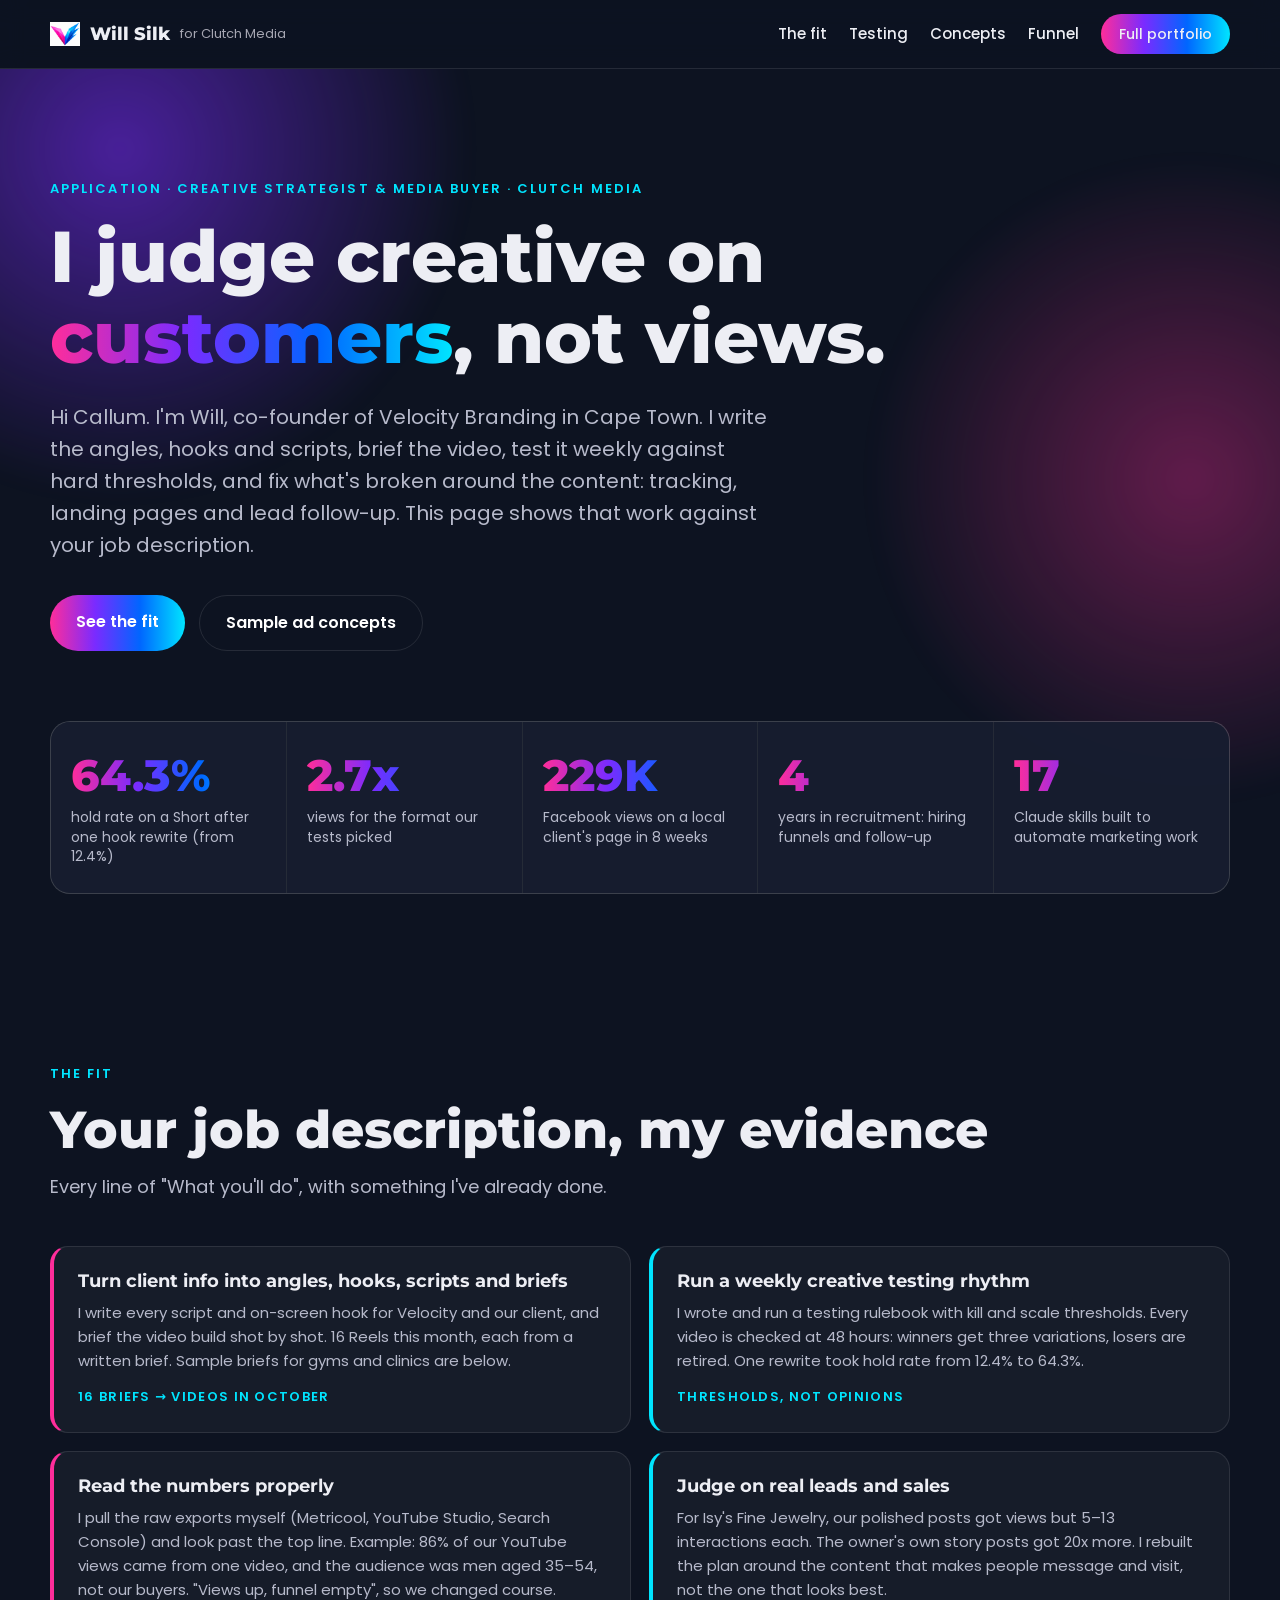
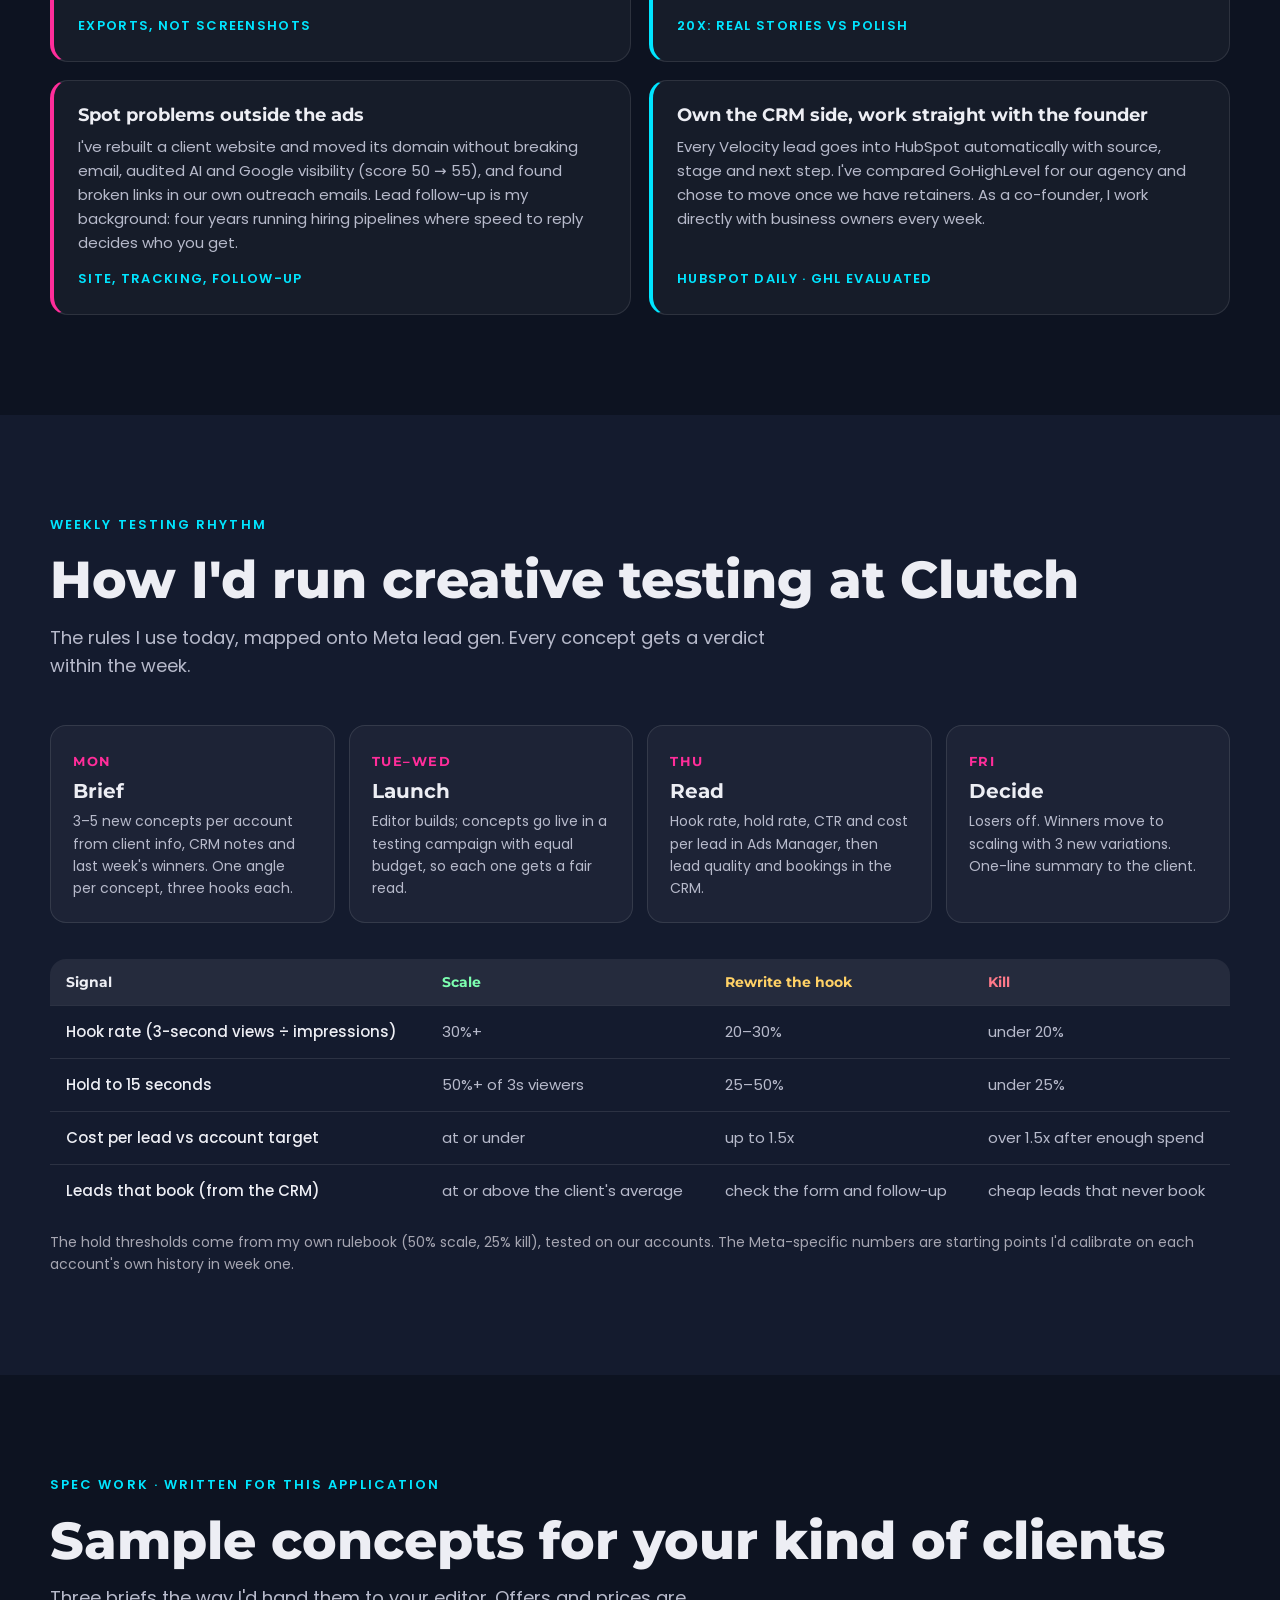
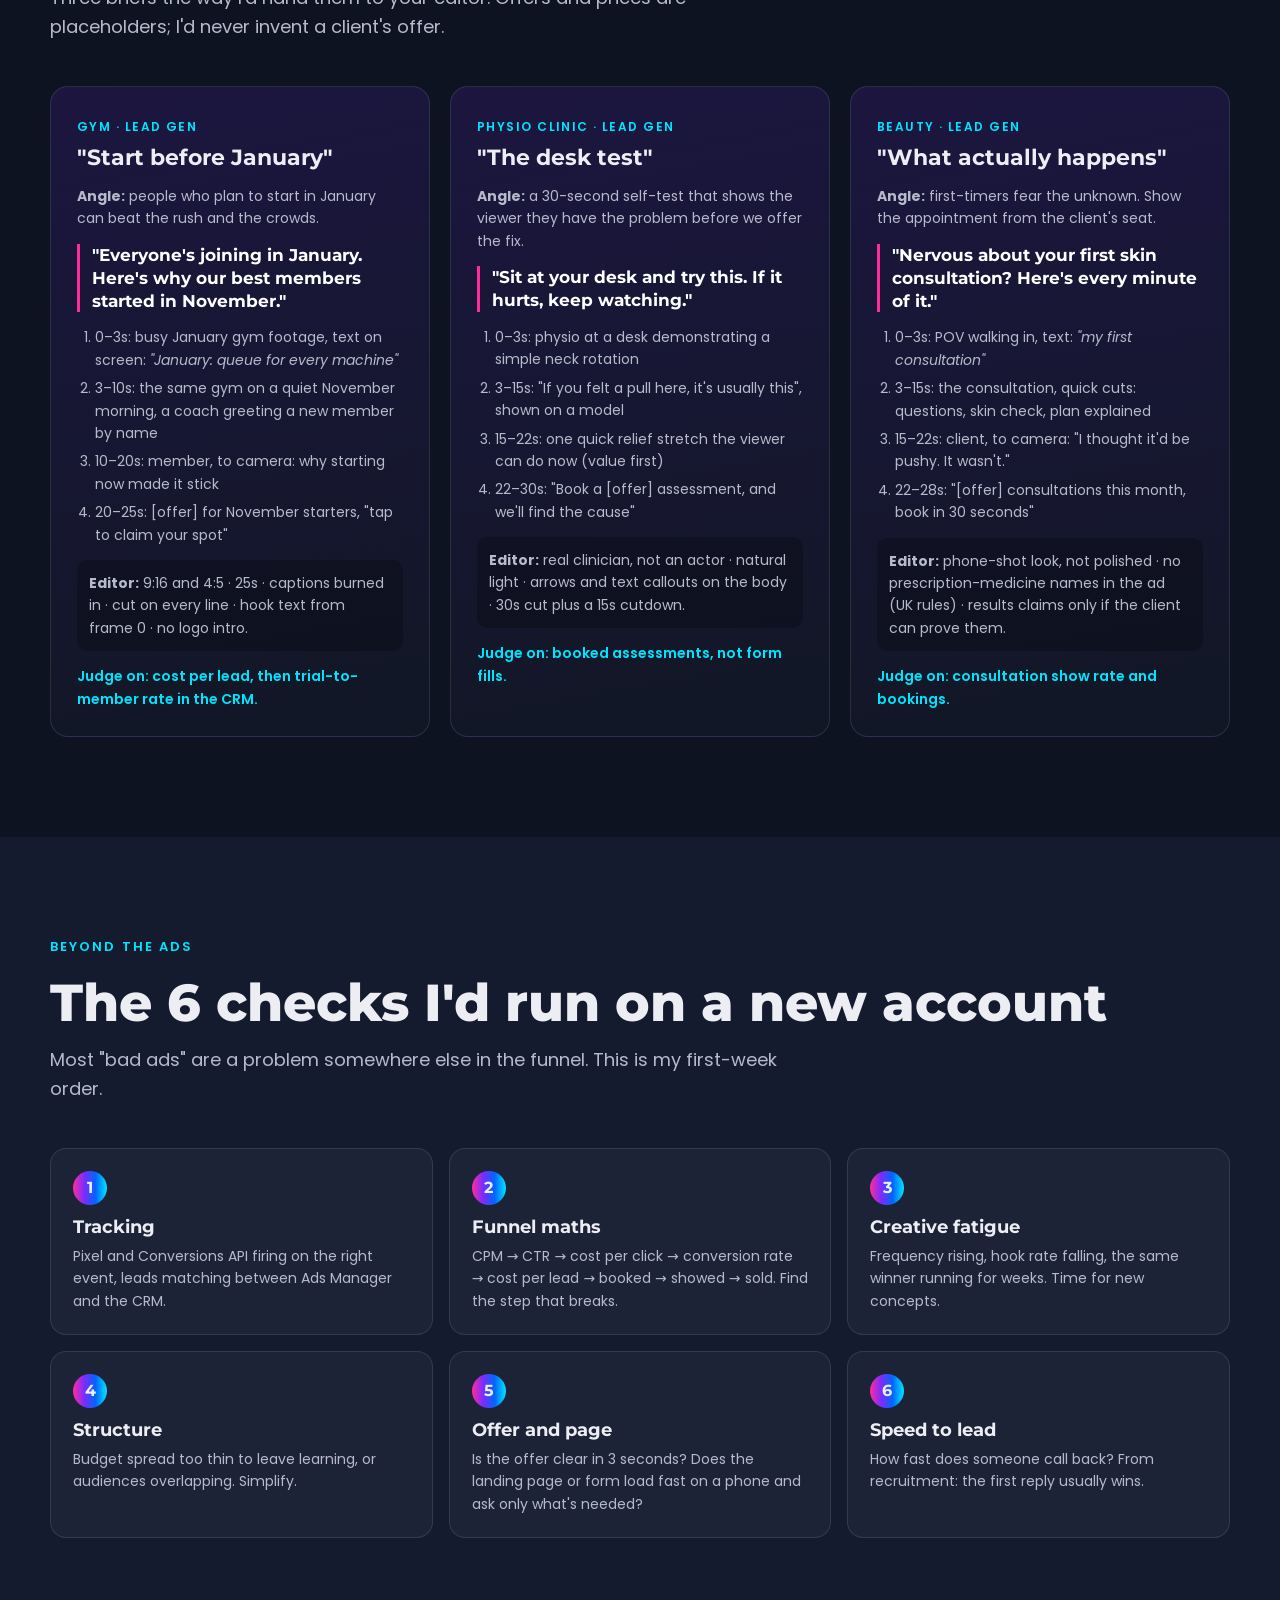
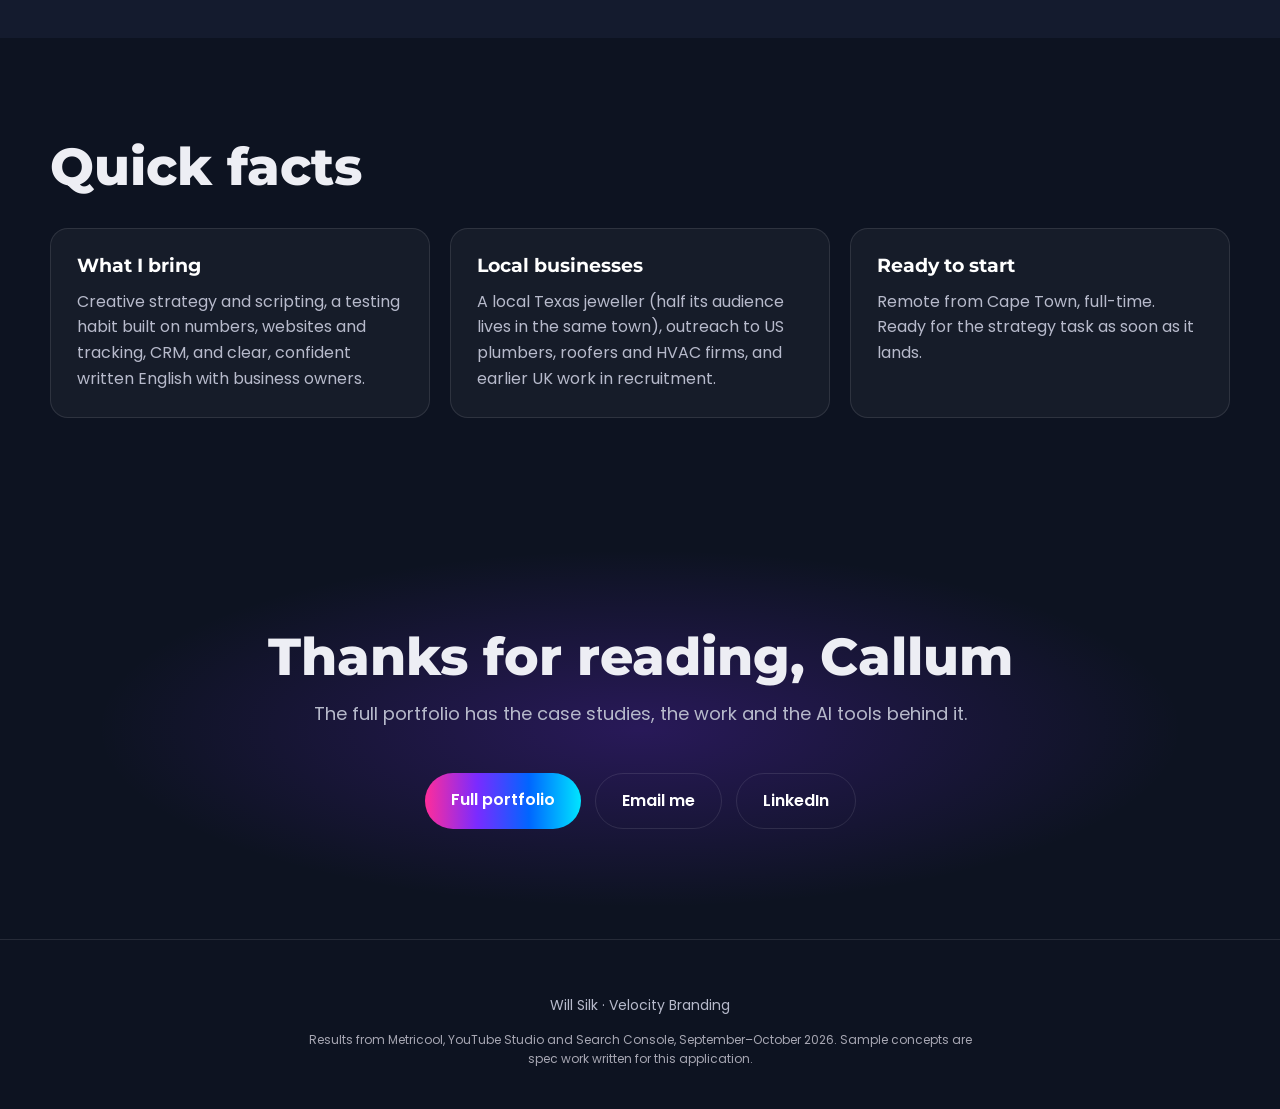
==== clutch/index.html @ 6d1fab10 "Add accomplishments section and Clutch Media application page Co-Authored-By: Claude Opus 5.5 <norep" ====
<!doctype html>
<html lang="en">
<head>
<meta charset="utf-8">
<meta name="viewport" content="width=device-width, initial-scale=1">
<title>Will Silk for Clutch Media · Creative Strategist &amp; Media Buyer</title>
<meta name="description" content="Will Silk's application page for Clutch Media: creative strategy, testing, reading real numbers and fixing the funnel around the ads.">
<meta name="robots" content="noindex">
<link rel="icon" href="../assets/img/vel-icon.png">
<link href="https://fonts.googleapis.com/css2?family=Montserrat:wght@600;700;800&family=Poppins:wght@400;500;600&display=swap" rel="stylesheet">
<link rel="stylesheet" href="../assets/style.css">
<link rel="stylesheet" href="clutch.css">
</head>
<body>

<header class="nav">
  <a class="brand" href="../"><img src="../assets/img/vel-icon.png" alt=""><span>Will Silk</span><small>for Clutch Media</small></a>
  <nav>
    <a href="#fit">The fit</a>
    <a href="#testing">Testing</a>
    <a href="#concepts">Concepts</a>
    <a href="#funnel">Funnel</a>
    <a class="btn small" href="../">Full portfolio</a>
  </nav>
</header>

<main>
<section class="hero">
  <div class="glow g1"></div><div class="glow g2"></div>
  <div class="wrap">
    <p class="eyebrow">Application · Creative Strategist &amp; Media Buyer · Clutch Media</p>
    <h1>I judge creative on <span class="grad">customers</span>, not views.</h1>
    <p class="lede">Hi Callum. I'm Will, co-founder of Velocity Branding in Cape Town. I write the angles, hooks and scripts, brief the video, test it weekly against hard thresholds, and fix what's broken around the content: tracking, landing pages and lead follow-up. This page shows that work against your job description.</p>
    <div class="ctas">
      <a class="btn" href="#fit">See the fit</a>
      <a class="btn ghost" href="#concepts">Sample ad concepts</a>
    </div>
  </div>
  <div class="wrap stats">
    <div class="stat"><b data-count="64.3" data-decimals="1" data-suffix="%">0</b><span>hold rate on a Short after one hook rewrite (from 12.4%)</span></div>
    <div class="stat"><b data-count="2.7" data-decimals="1" data-suffix="x">0</b><span>views for the format our tests picked</span></div>
    <div class="stat"><b data-count="229" data-suffix="K">0</b><span>Facebook views on a local client's page in 8 weeks</span></div>
    <div class="stat"><b data-count="4">0</b><span>years in recruitment: hiring funnels and follow-up</span></div>
    <div class="stat"><b data-count="17">0</b><span>Claude skills built to automate marketing work</span></div>
  </div>
</section>

<section id="fit">
  <div class="wrap">
    <p class="eyebrow">The fit</p>
    <h2>Your job description, my evidence</h2>
    <p class="sub">Every line of "What you'll do", with something I've already done.</p>
    <div class="fit">
      <div class="row"><h4>Turn client info into angles, hooks, scripts and briefs</h4><p>I write every script and on-screen hook for Velocity and our client, and brief the video build shot by shot. 16 Reels this month, each from a written brief. Sample briefs for gyms and clinics are below.</p><span>16 briefs → videos in October</span></div>
      <div class="row"><h4>Run a weekly creative testing rhythm</h4><p>I wrote and run a testing rulebook with kill and scale thresholds. Every video is checked at 48 hours: winners get three variations, losers are retired. One rewrite took hold rate from 12.4% to 64.3%.</p><span>Thresholds, not opinions</span></div>
      <div class="row"><h4>Read the numbers properly</h4><p>I pull the raw exports myself (Metricool, YouTube Studio, Search Console) and look past the top line. Example: 86% of our YouTube views came from one video, and the audience was men aged 35–54, not our buyers. "Views up, funnel empty", so we changed course.</p><span>Exports, not screenshots</span></div>
      <div class="row"><h4>Judge on real leads and sales</h4><p>For Isy's Fine Jewelry, our polished posts got views but 5–13 interactions each. The owner's own story posts got 20x more. I rebuilt the plan around the content that makes people message and visit, not the one that looks best.</p><span>20x: real stories vs polish</span></div>
      <div class="row"><h4>Spot problems outside the ads</h4><p>I've rebuilt a client website and moved its domain without breaking email, audited AI and Google visibility (score 50 → 55), and found broken links in our own outreach emails. Lead follow-up is my background: four years running hiring pipelines where speed to reply decides who you get.</p><span>Site, tracking, follow-up</span></div>
      <div class="row"><h4>Own the CRM side, work straight with the founder</h4><p>Every Velocity lead goes into HubSpot automatically with source, stage and next step. I've compared GoHighLevel for our agency and chose to move once we have retainers. As a co-founder, I work directly with business owners every week.</p><span>HubSpot daily · GHL evaluated</span></div>
    </div>
  </div>
</section>

<section id="testing" class="alt">
  <div class="wrap">
    <p class="eyebrow">Weekly testing rhythm</p>
    <h2>How I'd run creative testing at Clutch</h2>
    <p class="sub">The rules I use today, mapped onto Meta lead gen. Every concept gets a verdict within the week.</p>
    <div class="loop">
      <div><b>Mon</b><h4>Brief</h4><p>3–5 new concepts per account from client info, CRM notes and last week's winners. One angle per concept, three hooks each.</p></div>
      <div><b>Tue–Wed</b><h4>Launch</h4><p>Editor builds; concepts go live in a testing campaign with equal budget, so each one gets a fair read.</p></div>
      <div><b>Thu</b><h4>Read</h4><p>Hook rate, hold rate, CTR and cost per lead in Ads Manager, then lead quality and bookings in the CRM.</p></div>
      <div><b>Fri</b><h4>Decide</h4><p>Losers off. Winners move to scaling with 3 new variations. One-line summary to the client.</p></div>
    </div>
    <table class="rules">
      <tr><th>Signal</th><th>Scale</th><th>Rewrite the hook</th><th>Kill</th></tr>
      <tr><td>Hook rate (3-second views ÷ impressions)</td><td>30%+</td><td>20–30%</td><td>under 20%</td></tr>
      <tr><td>Hold to 15 seconds</td><td>50%+ of 3s viewers</td><td>25–50%</td><td>under 25%</td></tr>
      <tr><td>Cost per lead vs account target</td><td>at or under</td><td>up to 1.5x</td><td>over 1.5x after enough spend</td></tr>
      <tr><td>Leads that book (from the CRM)</td><td>at or above the client's average</td><td>check the form and follow-up</td><td>cheap leads that never book</td></tr>
    </table>
    <p class="note">The hold thresholds come from my own rulebook (50% scale, 25% kill), tested on our accounts. The Meta-specific numbers are starting points I'd calibrate on each account's own history in week one.</p>
  </div>
</section>

<section id="concepts">
  <div class="wrap">
    <p class="eyebrow">Spec work · written for this application</p>
    <h2>Sample concepts for your kind of clients</h2>
    <p class="sub">Three briefs the way I'd hand them to your editor. Offers and prices are placeholders; I'd never invent a client's offer.</p>
    <div class="concepts">
      <article>
        <span class="tag">Gym · lead gen</span>
        <h4>"Start before January"</h4>
        <p class="angle"><b>Angle:</b> people who plan to start in January can beat the rush and the crowds.</p>
        <p class="hook">"Everyone's joining in January. Here's why our best members started in November."</p>
        <ol><li>0–3s: busy January gym footage, text on screen: <i>"January: queue for every machine"</i></li>
          <li>3–10s: the same gym on a quiet November morning, a coach greeting a new member by name</li>
          <li>10–20s: member, to camera: why starting now made it stick</li>
          <li>20–25s: [offer] for November starters, "tap to claim your spot"</li></ol>
        <p class="brief"><b>Editor:</b> 9:16 and 4:5 · 25s · captions burned in · cut on every line · hook text from frame 0 · no logo intro.</p>
        <p class="kpi-line">Judge on: cost per lead, then trial-to-member rate in the CRM.</p>
      </article>
      <article>
        <span class="tag">Physio clinic · lead gen</span>
        <h4>"The desk test"</h4>
        <p class="angle"><b>Angle:</b> a 30-second self-test that shows the viewer they have the problem before we offer the fix.</p>
        <p class="hook">"Sit at your desk and try this. If it hurts, keep watching."</p>
        <ol><li>0–3s: physio at a desk demonstrating a simple neck rotation</li>
          <li>3–15s: "If you felt a pull here, it's usually this", shown on a model</li>
          <li>15–22s: one quick relief stretch the viewer can do now (value first)</li>
          <li>22–30s: "Book a [offer] assessment, and we'll find the cause"</li></ol>
        <p class="brief"><b>Editor:</b> real clinician, not an actor · natural light · arrows and text callouts on the body · 30s cut plus a 15s cutdown.</p>
        <p class="kpi-line">Judge on: booked assessments, not form fills.</p>
      </article>
      <article>
        <span class="tag">Beauty · lead gen</span>
        <h4>"What actually happens"</h4>
        <p class="angle"><b>Angle:</b> first-timers fear the unknown. Show the appointment from the client's seat.</p>
        <p class="hook">"Nervous about your first skin consultation? Here's every minute of it."</p>
        <ol><li>0–3s: POV walking in, text: <i>"my first consultation"</i></li>
          <li>3–15s: the consultation, quick cuts: questions, skin check, plan explained</li>
          <li>15–22s: client, to camera: "I thought it'd be pushy. It wasn't."</li>
          <li>22–28s: "[offer] consultations this month, book in 30 seconds"</li></ol>
        <p class="brief"><b>Editor:</b> phone-shot look, not polished · no prescription-medicine names in the ad (UK rules) · results claims only if the client can prove them.</p>
        <p class="kpi-line">Judge on: consultation show rate and bookings.</p>
      </article>
    </div>
  </div>
</section>

<section id="funnel" class="alt">
  <div class="wrap">
    <p class="eyebrow">Beyond the ads</p>
    <h2>The 6 checks I'd run on a new account</h2>
    <p class="sub">Most "bad ads" are a problem somewhere else in the funnel. This is my first-week order.</p>
    <div class="checks6">
      <div><b>1</b><h4>Tracking</h4><p>Pixel and Conversions API firing on the right event, leads matching between Ads Manager and the CRM.</p></div>
      <div><b>2</b><h4>Funnel maths</h4><p>CPM → CTR → cost per click → conversion rate → cost per lead → booked → showed → sold. Find the step that breaks.</p></div>
      <div><b>3</b><h4>Creative fatigue</h4><p>Frequency rising, hook rate falling, the same winner running for weeks. Time for new concepts.</p></div>
      <div><b>4</b><h4>Structure</h4><p>Budget spread too thin to leave learning, or audiences overlapping. Simplify.</p></div>
      <div><b>5</b><h4>Offer and page</h4><p>Is the offer clear in 3 seconds? Does the landing page or form load fast on a phone and ask only what's needed?</p></div>
      <div><b>6</b><h4>Speed to lead</h4><p>How fast does someone call back? From recruitment: the first reply usually wins.</p></div>
    </div>
  </div>
</section>

<section>
  <div class="wrap">
    <h2>Quick facts</h2>
    <div class="grid3">
      <div class="card"><h4>What I bring</h4><p>Creative strategy and scripting, a testing habit built on numbers, websites and tracking, CRM, and clear, confident written English with business owners.</p></div>
      <div class="card"><h4>Local businesses</h4><p>A local Texas jeweller (half its audience lives in the same town), outreach to US plumbers, roofers and HVAC firms, and earlier UK work in recruitment.</p></div>
      <div class="card"><h4>Ready to start</h4><p>Remote from Cape Town, full-time. Ready for the strategy task as soon as it lands.</p></div>
    </div>
  </div>
</section>

<section class="contact">
  <div class="wrap">
    <h2>Thanks for reading, Callum</h2>
    <p class="sub">The full portfolio has the case studies, the work and the AI tools behind it.</p>
    <div class="ctas center">
      <a class="btn" href="../">Full portfolio</a>
      <a class="btn ghost" href="mailto:marketing.velocitybranding@gmail.com">Email me</a>
      <a class="btn ghost" href="https://www.linkedin.com/in/willsilk" target="_blank" rel="noopener">LinkedIn</a>
    </div>
  </div>
</section>
</main>

<footer>
  <p>Will Silk · Velocity Branding</p>
  <p class="small">Results from Metricool, YouTube Studio and Search Console, September–October 2026. Sample concepts are spec work written for this application.</p>
</footer>
<script src="../assets/main.js"></script>
</body>
</html>
---- assets/style.css ----
:root {
  --ink: #0D1321; --ink2: #141b2e; --line: rgba(255,255,255,.1);
  --pink: #FF2D9A; --purple: #7A2BFF; --blue: #0066FF; --cyan: #00E5FF; --grey: #A6A6B2;
  --text: #EDEEF4; --muted: #b7bacb;
  --grad: linear-gradient(90deg, var(--pink), var(--purple), var(--blue), var(--cyan));
}
* { box-sizing: border-box; }
html { scroll-behavior: smooth; }
body { margin: 0; background: var(--ink); color: var(--text); font: 16px/1.6 Poppins, system-ui, sans-serif; -webkit-font-smoothing: antialiased; }
img, video { max-width: 100%; display: block; }
a { color: var(--cyan); }
h1, h2, h3, h4 { font-family: Montserrat, sans-serif; line-height: 1.12; margin: 0; }
.wrap { width: min(1180px, 100% - 32px); margin: 0 auto; position: relative; }

/* nav */
.nav { position: sticky; top: 0; z-index: 10; display: flex; align-items: center; justify-content: space-between; gap: 16px;
  padding: 14px max(16px, calc((100% - 1180px) / 2)); background: rgba(13,19,33,.82); backdrop-filter: blur(12px); border-bottom: 1px solid var(--line); }
.brand { display: flex; align-items: center; gap: 10px; color: var(--text); text-decoration: none; }
.brand img { width: 30px; }
.brand span { font: 800 18px Montserrat; }
.brand small { color: var(--grey); font-size: 13px; }
.nav nav { display: flex; align-items: center; gap: 22px; }
.nav nav a { color: var(--text); text-decoration: none; font-weight: 500; font-size: 15px; }
.nav nav a:hover { color: var(--cyan); }

.btn { display: inline-block; padding: 14px 26px; border-radius: 999px; background: var(--grad); color: #fff; font-weight: 600; text-decoration: none; transition: transform .2s, box-shadow .2s; }
.btn:hover { transform: translateY(-2px); box-shadow: 0 10px 30px rgba(255,45,154,.3); }
.btn.ghost { background: transparent; border: 1.5px solid var(--line); }
.btn.ghost:hover { border-color: var(--cyan); box-shadow: none; }
.btn.small { padding: 9px 18px; font-size: 14px; }

/* hero */
.hero { position: relative; overflow: hidden; padding: 110px 0 70px; }
.glow { position: absolute; border-radius: 50%; filter: blur(10px); pointer-events: none; }
.g1 { width: 760px; height: 760px; left: -260px; top: -300px; background: radial-gradient(circle, rgba(122,43,255,.55), transparent 65%); }
.g2 { width: 700px; height: 700px; right: -260px; top: 60px; background: radial-gradient(circle, rgba(255,45,154,.35), transparent 65%); }
.eyebrow { color: var(--cyan); text-transform: uppercase; letter-spacing: .16em; font-size: 13px; font-weight: 600; margin: 0 0 16px; }
.hero h1 { font-size: clamp(38px, 6vw, 72px); font-weight: 800; max-width: 920px; }
.grad { background: var(--grad); -webkit-background-clip: text; background-clip: text; color: transparent; }
.lede { font-size: clamp(17px, 2vw, 20px); color: var(--muted); max-width: 720px; margin: 24px 0 34px; }
.ctas { display: flex; flex-wrap: wrap; gap: 14px; }
.ctas.center { justify-content: center; }
.stats { display: grid; grid-template-columns: repeat(5, 1fr); gap: 1px; margin-top: 70px; background: var(--line); border: 1px solid var(--line); border-radius: 20px; overflow: hidden; }
.stat { background: rgba(20,27,46,.9); padding: 26px 20px; }
.stat b, .kpi b { display: block; font: 800 clamp(30px, 3.6vw, 44px) Montserrat; background: var(--grad); -webkit-background-clip: text; background-clip: text; color: transparent; }
.stat span, .kpi span { color: var(--muted); font-size: 14px; line-height: 1.4; display: block; margin-top: 6px; }

/* sections */
section { padding: 100px 0; }
.case.alt, .products { background: var(--ink2); }
h2 { font-size: clamp(32px, 4.4vw, 52px); font-weight: 800; }
.sub { color: var(--muted); font-size: 18px; max-width: 760px; margin: 14px 0 44px; }
h3.mini { font-size: 15px; text-transform: uppercase; letter-spacing: .12em; color: var(--grey); margin: 56px 0 18px; font-weight: 700; }
.grid3 { display: grid; grid-template-columns: repeat(3, 1fr); gap: 20px; }
.card { background: rgba(255,255,255,.04); border: 1px solid var(--line); border-radius: 18px; padding: 26px; }
.card h4 { font-size: 19px; margin-bottom: 12px; color: #fff; }
.card p, .card li { color: var(--muted); margin: 0; }
.card ul { margin: 0; padding-left: 18px; }
.card li { margin-bottom: 6px; }

.kpis { display: grid; grid-template-columns: repeat(6, 1fr); gap: 14px; }
.kpi { background: rgba(255,255,255,.04); border: 1px solid var(--line); border-radius: 16px; padding: 20px 16px; }
.kpi b { font-size: clamp(26px, 2.6vw, 36px); }

.split { display: grid; grid-template-columns: 1fr 1fr; gap: 50px; }
.bars { display: grid; gap: 14px; }
.bar { display: grid; grid-template-columns: 170px 1fr 70px; align-items: center; gap: 14px; font-size: 14px; }
.bar span { color: var(--muted); }
.bar i { height: 12px; border-radius: 99px; background: rgba(255,255,255,.07); position: relative; overflow: hidden; }
.bar i::after { content: ""; position: absolute; inset: 0; width: 0; background: var(--grad); border-radius: 99px; transition: width 1.4s cubic-bezier(.2,.8,.2,1); }
.bar.on i::after { width: var(--w); }
.bar em { font-style: normal; font-weight: 600; text-align: right; }
.note { color: var(--grey); font-size: 14px; margin: 14px 0 0; }

.vs { display: flex; align-items: center; gap: 18px; }
.vs > div { flex: 1; text-align: center; padding: 22px; border-radius: 16px; background: rgba(255,255,255,.04); border: 1px solid var(--line); }
.vs .arrow { flex: 0; background: none; border: 0; font-size: 30px; color: var(--cyan); padding: 0; }
.vs .win { border-color: var(--pink); box-shadow: 0 0 40px rgba(255,45,154,.18); }
.vs b { font: 800 40px Montserrat; display: block; }
.vs .win b { color: var(--pink); }
.vs span { color: var(--muted); font-size: 14px; }

.shots { display: grid; grid-template-columns: 3fr 1fr; gap: 20px; margin-top: 56px; align-items: start; }
figure { margin: 0; }
figure img, figure video { border-radius: 16px; border: 1px solid var(--line); width: 100%; }
.phone img, .phone video { aspect-ratio: 9/19; object-fit: cover; object-position: top; }
figcaption { color: var(--grey); font-size: 13px; margin-top: 10px; }
.reels { display: grid; grid-template-columns: repeat(4, 1fr); gap: 16px; margin-top: 30px; }
.reels video { border-radius: 16px; aspect-ratio: 9/16; object-fit: cover; border: 1px solid var(--line); width: 100%; }
.gallery { display: grid; grid-template-columns: repeat(8, 1fr); gap: 10px; margin-top: 24px; }
.gallery.four { grid-template-columns: repeat(4, 1fr); gap: 16px; }
.gallery img { border-radius: 12px; aspect-ratio: 4/5; object-fit: cover; width: 100%; transition: transform .3s; }
.gallery img:hover { transform: scale(1.04); }

/* stack */
.flow { display: grid; grid-template-columns: repeat(5, 1fr); gap: 12px; counter-reset: s; }
.flow div { position: relative; padding: 22px 18px; border-radius: 16px; background: rgba(255,255,255,.04); border: 1px solid var(--line); font: 700 18px Montserrat; }
.flow b { display: grid; place-items: center; width: 34px; height: 34px; border-radius: 50%; background: var(--grad); font-size: 15px; margin-bottom: 12px; }
.flow span { display: block; font: 400 14px Poppins; color: var(--muted); margin-top: 6px; }
.tools { display: grid; grid-template-columns: repeat(4, 1fr); gap: 16px; margin-top: 30px; }
.tool { padding: 22px; border-radius: 16px; background: linear-gradient(160deg, rgba(122,43,255,.12), rgba(255,255,255,.02)); border: 1px solid var(--line); display: flex; flex-direction: column; }
.tool h4 { font-size: 17px; margin-bottom: 8px; }
.tool p { color: var(--muted); font-size: 14px; margin: 0 0 14px; flex: 1; }
.tool em { font-style: normal; font-size: 12px; text-transform: uppercase; letter-spacing: .12em; color: var(--cyan); }
.skills { display: grid; grid-template-columns: repeat(3, 1fr); gap: 20px; }
.skills div { padding: 26px; border-radius: 18px; border: 1px solid var(--line); border-top: 4px solid var(--pink); background: rgba(255,255,255,.03); }
.skills div:nth-child(2) { border-top-color: var(--purple); }
.skills div:nth-child(3) { border-top-color: var(--cyan); }
.skills h4 { font-size: 18px; margin-bottom: 10px; }
.skills small { color: var(--grey); font-weight: 600; margin-left: 6px; }
.skills p { color: var(--muted); font-size: 14px; margin: 0; }

/* products */
.prod { display: grid; grid-template-columns: 1fr 1fr; gap: 24px; }
.pcard { display: block; text-decoration: none; color: var(--text); border-radius: 20px; overflow: hidden; border: 1px solid var(--line); background: var(--ink); transition: transform .25s, border-color .25s; }
.pcard:hover { transform: translateY(-4px); border-color: var(--pink); }
.pcard div { padding: 22px 24px 26px; }
.pcard h4 { font-size: 20px; }
.pcard p { color: var(--muted); margin: 8px 0 12px; }
.pcard span { color: var(--cyan); font-weight: 600; }

.contact { text-align: center; padding: 110px 0; background: radial-gradient(ellipse at center, rgba(122,43,255,.25), transparent 60%); }
.contact .sub { margin-left: auto; margin-right: auto; }
footer { text-align: center; padding: 40px 16px; border-top: 1px solid var(--line); color: var(--muted); font-size: 14px; }
footer .small { font-size: 12px; color: var(--grey); max-width: 680px; margin: 8px auto 0; }

.reveal { opacity: 0; transform: translateY(24px); transition: opacity .7s, transform .7s; }
.reveal.on { opacity: 1; transform: none; }
@media (prefers-reduced-motion: reduce) { .reveal { opacity: 1; transform: none; transition: none; } .bar i::after { transition: none; } }

@media (max-width: 980px) {
  .stats { grid-template-columns: repeat(2, 1fr); }
  .stats .stat:last-child { grid-column: span 2; }
  .kpis { grid-template-columns: repeat(3, 1fr); }
  .grid3, .skills, .split, .prod { grid-template-columns: 1fr; }
  .tools { grid-template-columns: repeat(2, 1fr); }
  .flow { grid-template-columns: 1fr 1fr; }
  .gallery { grid-template-columns: repeat(4, 1fr); }
  .reels { grid-template-columns: repeat(2, 1fr); }
  .shots { grid-template-columns: 1fr; }
  .shots .phone { max-width: 280px; }
}
@media (max-width: 600px) {
  section { padding: 70px 0; }
  .hero { padding-top: 70px; }
  .nav nav a:not(.btn) { display: none; }
  .brand small { display: none; }
  .kpis { grid-template-columns: repeat(2, 1fr); }
  .tools, .flow { grid-template-columns: 1fr; }
  .gallery.four { grid-template-columns: repeat(2, 1fr); }
  .bar { grid-template-columns: 110px 1fr 56px; font-size: 13px; }
  .vs { flex-direction: column; }
  .vs .arrow { transform: rotate(90deg); }
}
.services h2 { margin-bottom: 32px; }
.wins { padding-top: 40px; }
.winlist { display: grid; grid-template-columns: repeat(3, 1fr); gap: 18px; margin-top: 36px; }
.winlist div { padding: 24px; border-radius: 18px; background: rgba(255,255,255,.04); border: 1px solid var(--line); }
.winlist b { font: 800 28px Montserrat; background: var(--grad); -webkit-background-clip: text; background-clip: text; color: transparent; }
.winlist p { color: var(--muted); margin: 8px 0 0; font-size: 15px; }
@media (max-width: 980px) { .winlist { grid-template-columns: 1fr 1fr; } }
@media (max-width: 600px) { .winlist { grid-template-columns: 1fr; } }
---- clutch/clutch.css ----
.fit { display: grid; grid-template-columns: repeat(2, 1fr); gap: 18px; }
.fit .row { padding: 24px; border-radius: 18px; background: rgba(255,255,255,.04); border: 1px solid var(--line); border-left: 4px solid var(--pink); display: flex; flex-direction: column; }
.fit .row:nth-child(even) { border-left-color: var(--cyan); }
.fit h4 { font-size: 18px; margin-bottom: 10px; }
.fit p { color: var(--muted); font-size: 15px; margin: 0 0 14px; flex: 1; }
.fit span { font-size: 13px; font-weight: 600; text-transform: uppercase; letter-spacing: .1em; color: var(--cyan); }
section.alt { background: var(--ink2); }
.loop { display: grid; grid-template-columns: repeat(4, 1fr); gap: 14px; margin-bottom: 36px; }
.loop div { padding: 22px; border-radius: 16px; background: rgba(255,255,255,.04); border: 1px solid var(--line); }
.loop b { color: var(--pink); font: 700 13px Montserrat; text-transform: uppercase; letter-spacing: .12em; }
.loop h4 { font-size: 20px; margin: 6px 0 8px; }
.loop p { color: var(--muted); font-size: 14px; margin: 0; }
.rules { width: 100%; border-collapse: collapse; font-size: 15px; border-radius: 16px; overflow: hidden; }
.rules th { text-align: left; background: rgba(255,255,255,.07); padding: 14px 16px; font: 700 14px Montserrat; }
.rules th:nth-child(2) { color: #7dffb0; } .rules th:nth-child(3) { color: #ffd166; } .rules th:nth-child(4) { color: #ff7a8a; }
.rules td { padding: 14px 16px; border-top: 1px solid var(--line); color: var(--muted); }
.rules td:first-child { color: var(--text); font-weight: 500; }
.concepts { display: grid; grid-template-columns: repeat(3, 1fr); gap: 20px; }
.concepts article { padding: 26px; border-radius: 18px; background: linear-gradient(170deg, rgba(122,43,255,.14), rgba(255,255,255,.02)); border: 1px solid var(--line); }
.tag { display: inline-block; font-size: 12px; font-weight: 600; text-transform: uppercase; letter-spacing: .12em; color: var(--cyan); margin-bottom: 10px; }
.concepts h4 { font-size: 22px; margin-bottom: 12px; }
.concepts p, .concepts li { color: var(--muted); font-size: 14px; }
.concepts .hook { font: 700 17px/1.35 Montserrat; color: #fff; border-left: 3px solid var(--pink); padding-left: 12px; margin: 14px 0; }
.concepts ol { padding-left: 18px; margin: 0 0 14px; } .concepts li { margin-bottom: 6px; }
.concepts .brief { background: rgba(0,0,0,.25); padding: 12px; border-radius: 10px; }
.concepts .kpi-line { color: var(--cyan); font-weight: 600; margin: 12px 0 0; }
.checks6 { display: grid; grid-template-columns: repeat(3, 1fr); gap: 16px; }
.checks6 div { padding: 22px; border-radius: 16px; background: rgba(255,255,255,.04); border: 1px solid var(--line); }
.checks6 b { display: grid; place-items: center; width: 34px; height: 34px; border-radius: 50%; background: var(--grad); margin-bottom: 12px; font-family: Montserrat; }
.checks6 h4 { font-size: 18px; margin-bottom: 8px; }
.checks6 p { color: var(--muted); font-size: 14px; margin: 0; }
section > .wrap > h2 + .grid3 { margin-top: 32px; }
@media (max-width: 980px) { .fit, .concepts { grid-template-columns: 1fr; } .loop { grid-template-columns: 1fr 1fr; } .checks6 { grid-template-columns: 1fr 1fr; } .rules { font-size: 13px; } }
@media (max-width: 600px) { .loop, .checks6 { grid-template-columns: 1fr; } .rules th, .rules td { padding: 10px 8px; } }
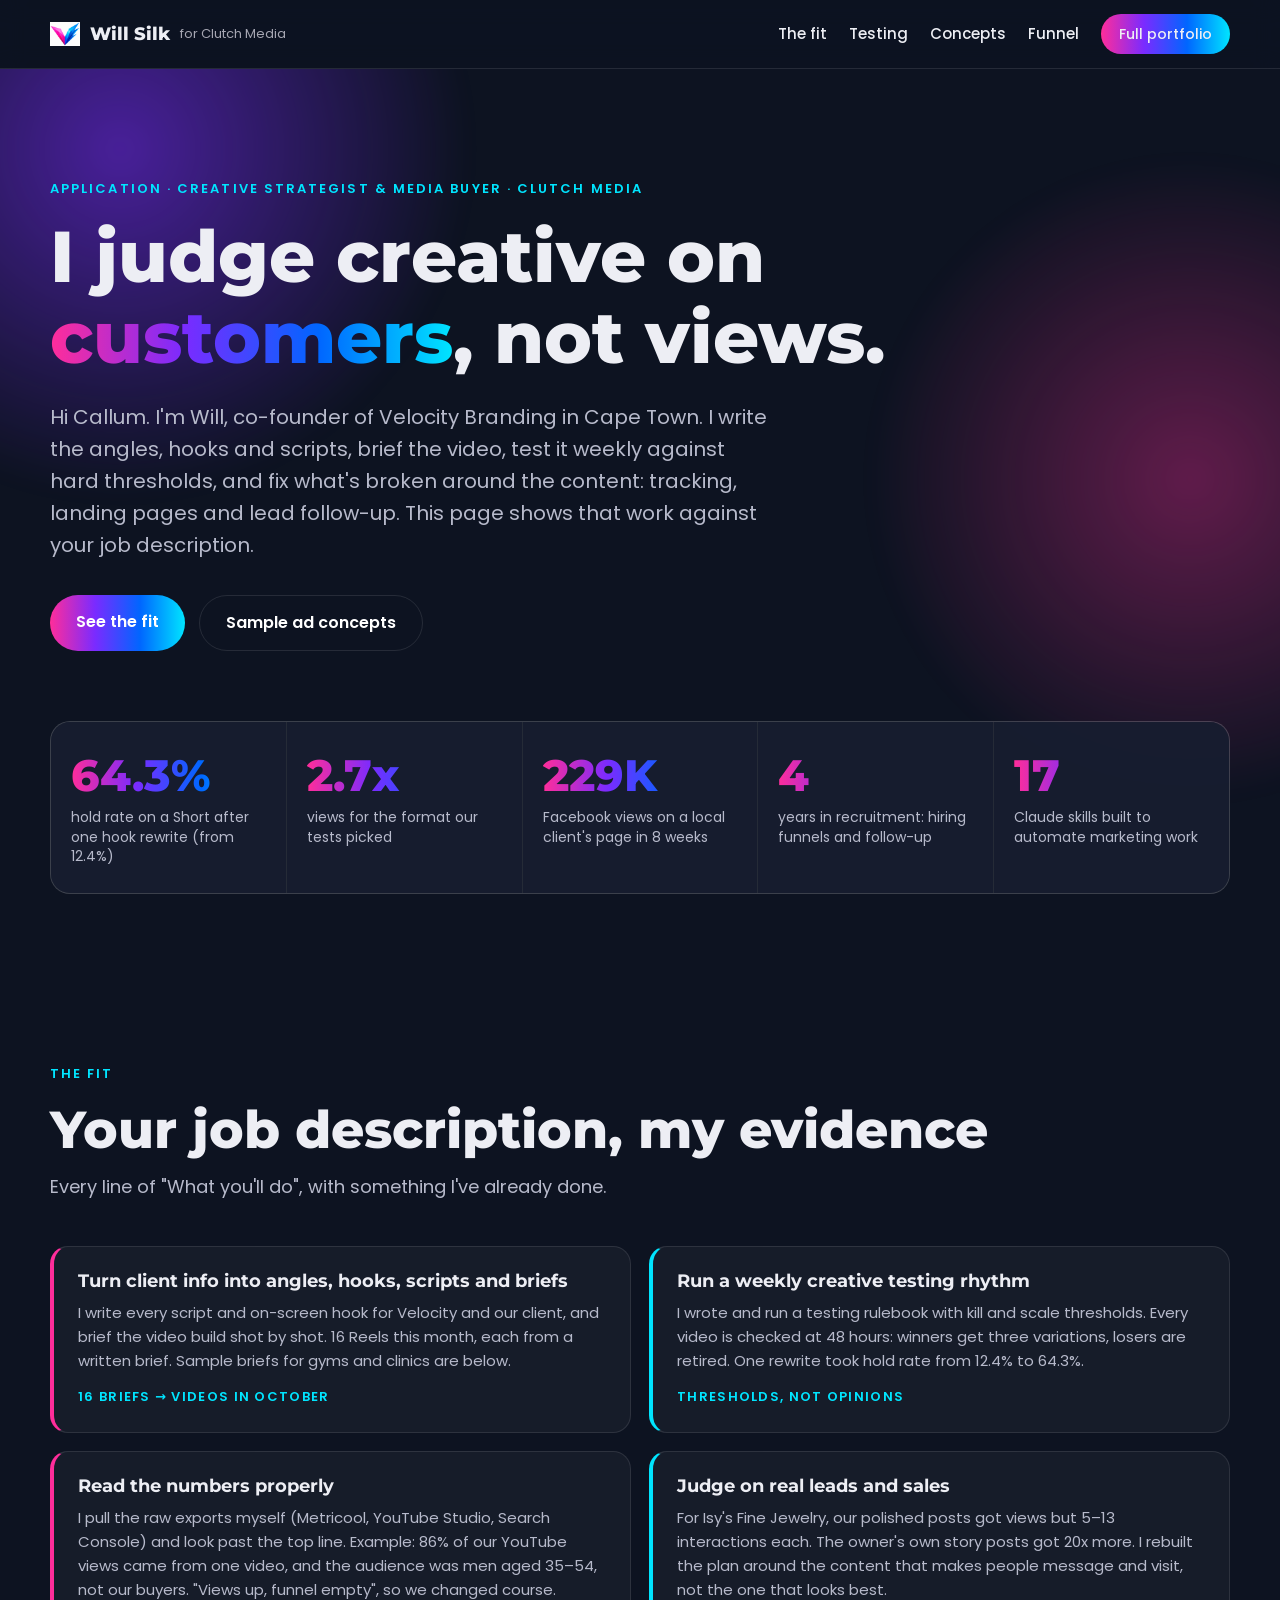
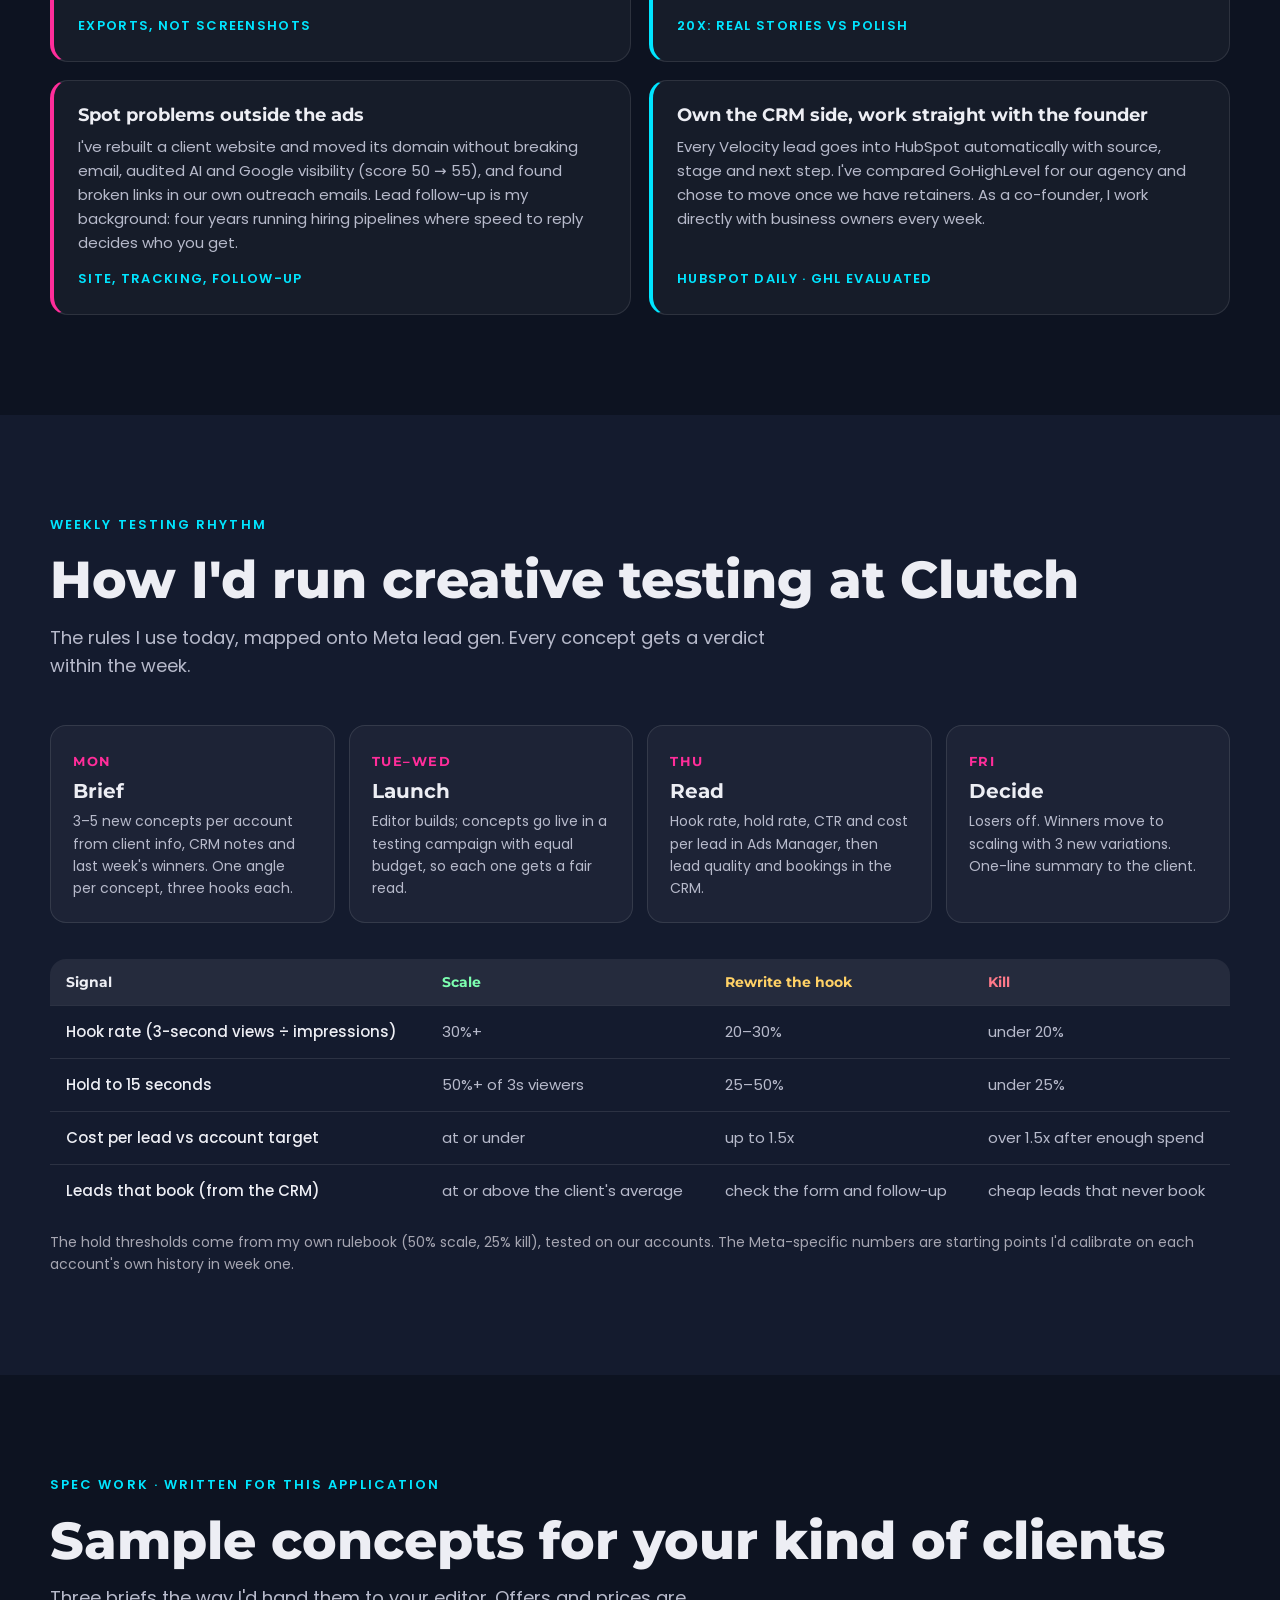
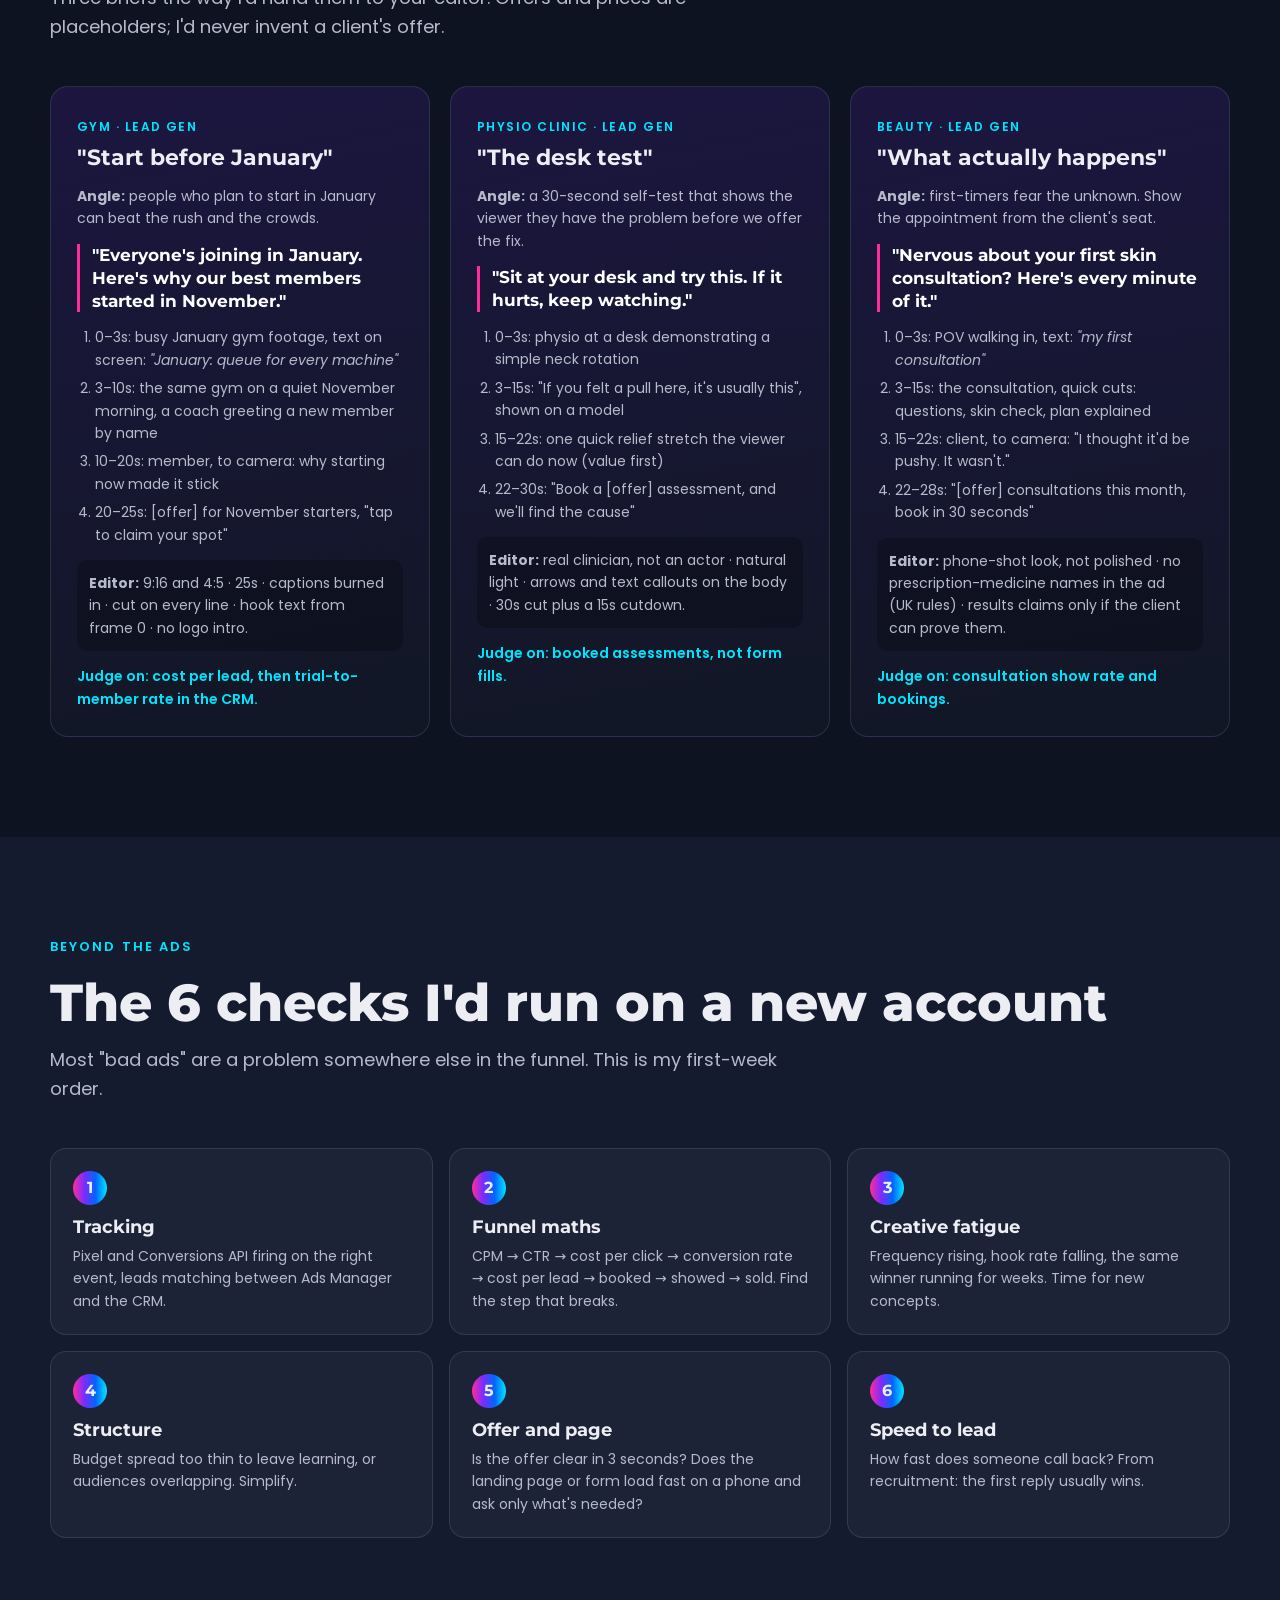
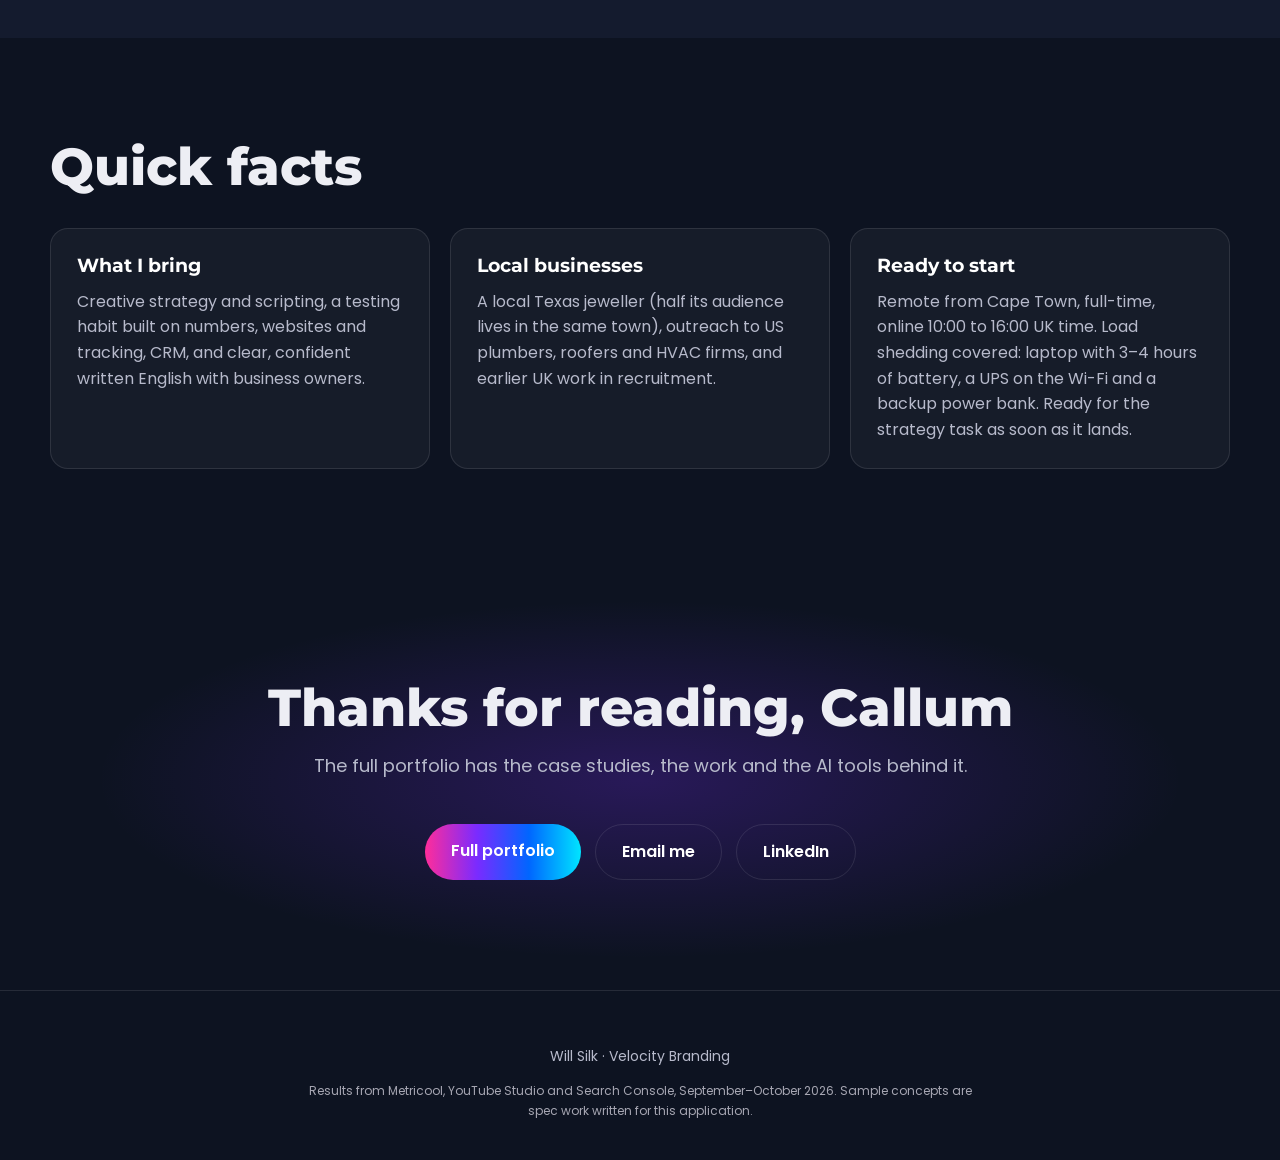
==== commit 405ac70a: "Clutch page: add UK hours and backup power Co-Authored-By: Claude Opus 5.5 <noreply@anthropic.com>" ====
--- a/clutch/index.html
+++ b/clutch/index.html
@@ -151,7 +151,7 @@
     <div class="grid3">
       <div class="card"><h4>What I bring</h4><p>Creative strategy and scripting, a testing habit built on numbers, websites and tracking, CRM, and clear, confident written English with business owners.</p></div>
       <div class="card"><h4>Local businesses</h4><p>A local Texas jeweller (half its audience lives in the same town), outreach to US plumbers, roofers and HVAC firms, and earlier UK work in recruitment.</p></div>
-      <div class="card"><h4>Ready to start</h4><p>Remote from Cape Town, full-time. Ready for the strategy task as soon as it lands.</p></div>
+      <div class="card"><h4>Ready to start</h4><p>Remote from Cape Town, full-time, online 10:00 to 16:00 UK time. Load shedding covered: laptop with 3–4 hours of battery, a UPS on the Wi-Fi and a backup power bank. Ready for the strategy task as soon as it lands.</p></div>
     </div>
   </div>
 </section>
